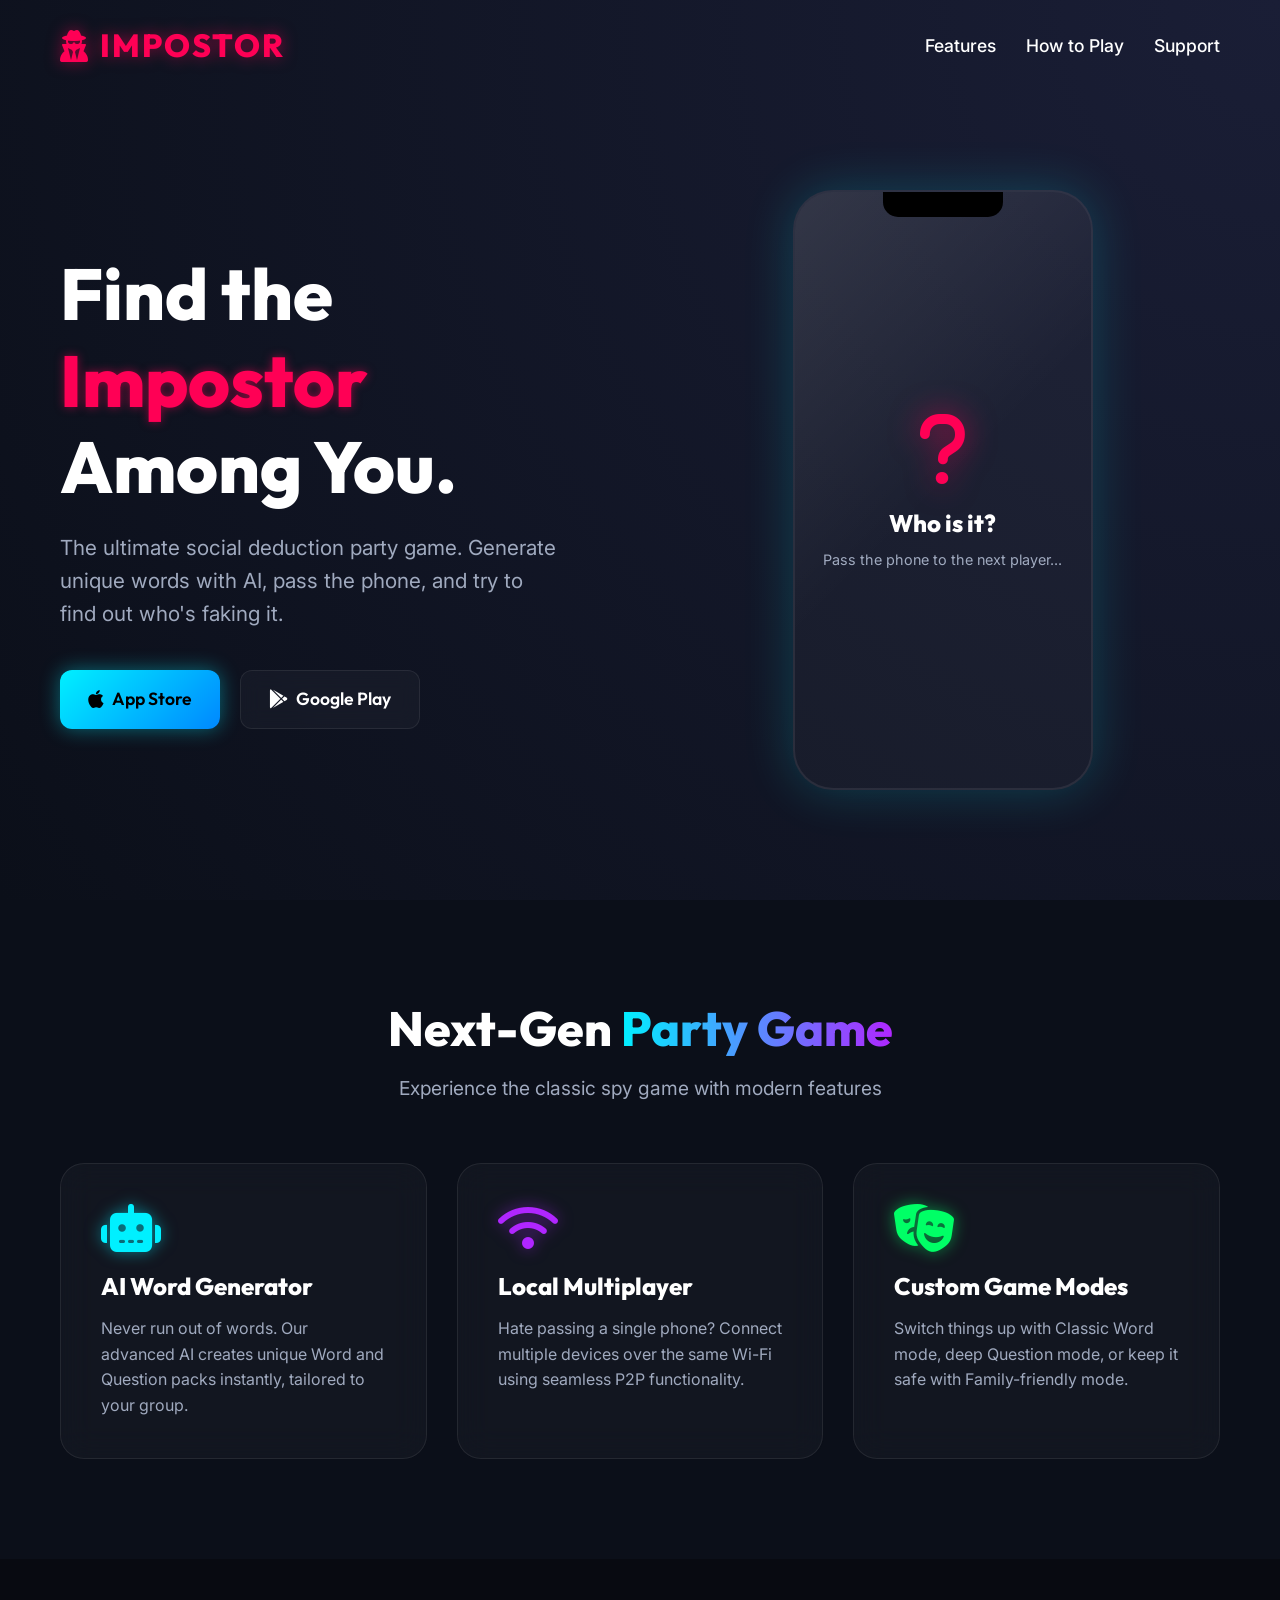
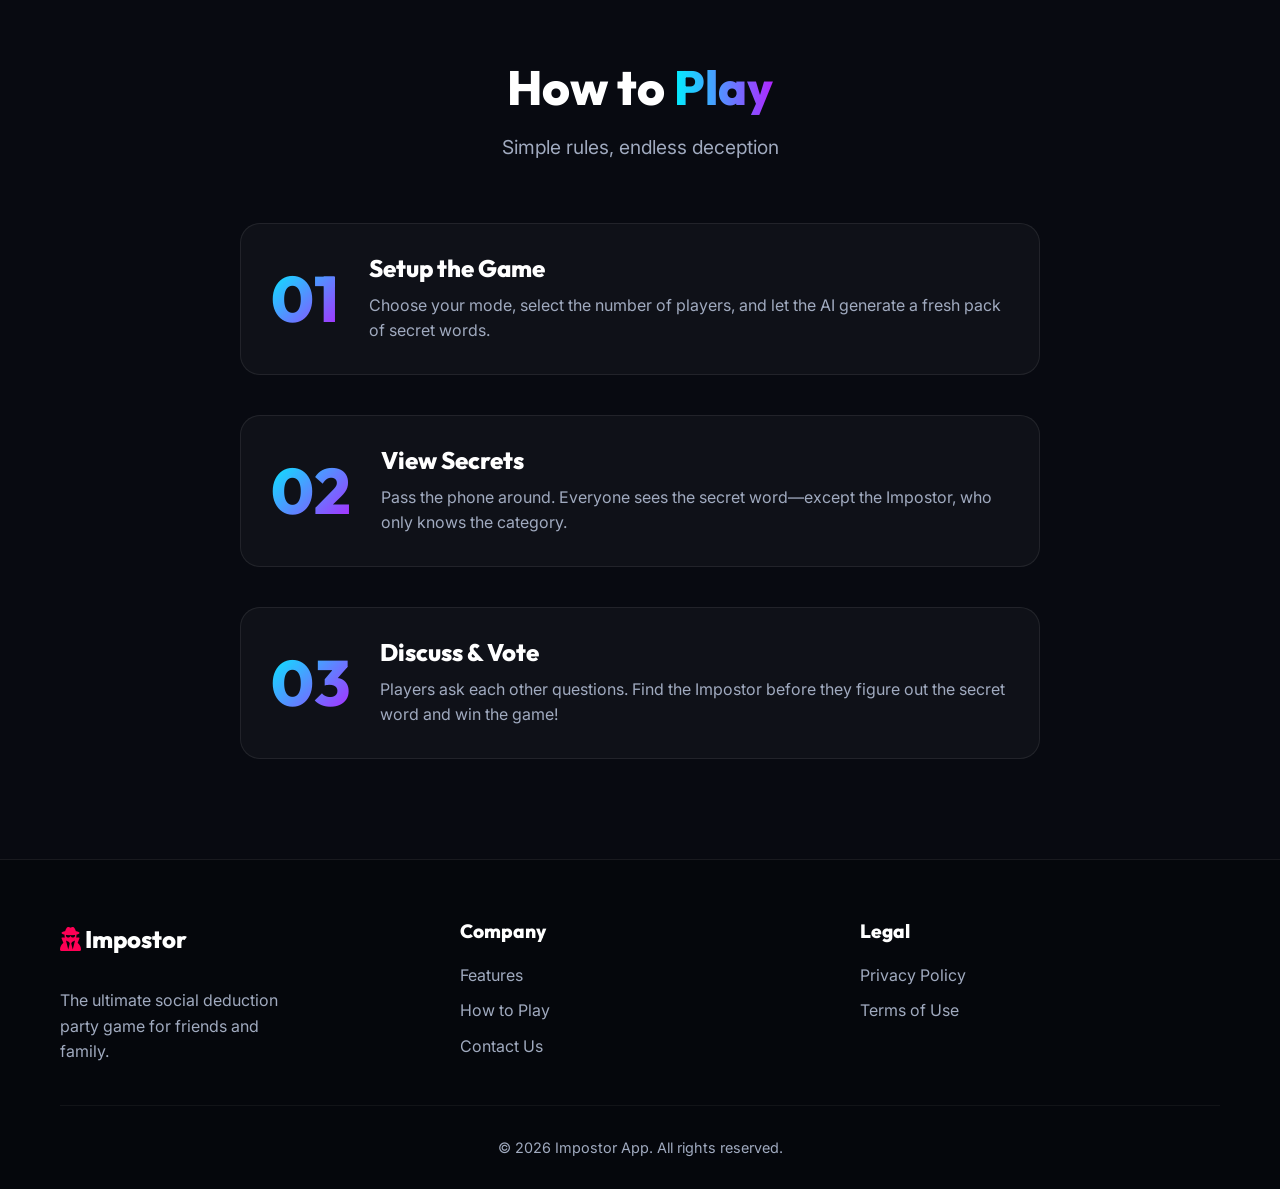
==== index.html @ 06b59956 "Initial commit for Impostor landing page" ====
<!DOCTYPE html>
<html lang="en">
<head>
    <meta charset="UTF-8">
    <meta name="viewport" content="width=device-width, initial-scale=1.0">
    <title>Impostor | Find the Impostor Among You</title>
    <meta name="description" content="Impostor is a social deduction party game where players must find the hidden impostor among them. Play locally or via P2P.">
    
    <!-- External CSS (FontAwesome for icons) -->
    <link rel="stylesheet" href="https://cdnjs.cloudflare.com/ajax/libs/font-awesome/6.4.0/css/all.min.css">
    
    <!-- Custom CSS -->
    <link rel="stylesheet" href="assets/css/style.css">
</head>
<body>

    <!-- Header / Navbar -->
    <nav class="navbar">
        <div class="container nav-container">
            <a href="index.html" class="logo">
                <!-- Using an icon as a placeholder for logo -->
                <i class="fa-solid fa-user-secret"></i>
                Impostor
            </a>
            <div class="nav-links">
                <a href="#features">Features</a>
                <a href="#how-to-play">How to Play</a>
                <a href="support.html">Support</a>
            </div>
            <button class="mobile-menu-btn">
                <i class="fa-solid fa-bars"></i>
            </button>
        </div>
    </nav>

    <!-- Hero Section -->
    <header class="hero" id="home">
        <div class="container hero-content">
            <div class="hero-text fade-in">
                <h1>Find the <span class="text-red">Impostor</span><br>Among You.</h1>
                <p>The ultimate social deduction party game. Generate unique words with AI, pass the phone, and try to find out who's faking it.</p>
                <div class="hero-buttons">
                    <a href="#" class="btn btn-primary">
                        <i class="fa-brands fa-apple" style="margin-right: 8px; font-size: 1.3rem;"></i> App Store
                    </a>
                    <a href="#" class="btn btn-secondary">
                        <i class="fa-brands fa-google-play" style="margin-right: 8px; font-size: 1.2rem;"></i> Google Play
                    </a>
                </div>
            </div>
            
            <div class="hero-visual fade-in">
                <div class="phone-mockup">
                    <div class="phone-notch"></div>
                    <div class="phone-screen">
                        <i class="fa-solid fa-question impostor-icon"></i>
                        <h2 style="margin-bottom: 10px;">Who is it?</h2>
                        <p style="color: var(--text-muted); font-size: 0.9rem;">Pass the phone to the next player...</p>
                    </div>
                </div>
            </div>
        </div>
    </header>

    <!-- Features Section -->
    <section class="features" id="features">
        <div class="container">
            <div class="section-header fade-in">
                <h2>Next-Gen <span class="text-gradient">Party Game</span></h2>
                <p>Experience the classic spy game with modern features</p>
            </div>
            
            <div class="features-grid">
                <!-- Feature 1 -->
                <div class="glass-panel feature-card fade-in">
                    <i class="fa-solid fa-robot feature-icon"></i>
                    <h3>AI Word Generator</h3>
                    <p>Never run out of words. Our advanced AI creates unique Word and Question packs instantly, tailored to your group.</p>
                </div>
                
                <!-- Feature 2 -->
                <div class="glass-panel feature-card fade-in" style="transition-delay: 0.2s;">
                    <i class="fa-solid fa-wifi feature-icon"></i>
                    <h3>Local Multiplayer</h3>
                    <p>Hate passing a single phone? Connect multiple devices over the same Wi-Fi using seamless P2P functionality.</p>
                </div>
                
                <!-- Feature 3 -->
                <div class="glass-panel feature-card fade-in" style="transition-delay: 0.4s;">
                    <i class="fa-solid fa-masks-theater feature-icon"></i>
                    <h3>Custom Game Modes</h3>
                    <p>Switch things up with Classic Word mode, deep Question mode, or keep it safe with Family-friendly mode.</p>
                </div>
            </div>
        </div>
    </section>

    <!-- How to Play Section -->
    <section class="how-to-play" id="how-to-play">
        <div class="container">
            <div class="section-header fade-in">
                <h2>How to <span class="text-gradient">Play</span></h2>
                <p>Simple rules, endless deception</p>
            </div>
            
            <div class="steps-container">
                <div class="step fade-in">
                    <div class="step-number">01</div>
                    <div class="step-content">
                        <h3>Setup the Game</h3>
                        <p>Choose your mode, select the number of players, and let the AI generate a fresh pack of secret words.</p>
                    </div>
                </div>
                
                <div class="step fade-in">
                    <div class="step-number">02</div>
                    <div class="step-content">
                        <h3>View Secrets</h3>
                        <p>Pass the phone around. Everyone sees the secret word—except the Impostor, who only knows the category.</p>
                    </div>
                </div>
                
                <div class="step fade-in">
                    <div class="step-number">03</div>
                    <div class="step-content">
                        <h3>Discuss & Vote</h3>
                        <p>Players ask each other questions. Find the Impostor before they figure out the secret word and win the game!</p>
                    </div>
                </div>
            </div>
        </div>
    </section>

    <!-- Footer -->
    <footer>
        <div class="container">
            <div class="footer-content">
                <div class="footer-brand">
                    <a href="index.html" class="footer-logo">
                        <i class="fa-solid fa-user-secret" style="color: var(--neon-red);"></i> Impostor
                    </a>
                    <p style="color: var(--text-muted); max-width: 250px; margin-top: 15px;">
                        The ultimate social deduction party game for friends and family.
                    </p>
                </div>
                
                <div class="footer-links">
                    <h4>Company</h4>
                    <ul>
                        <li><a href="#features">Features</a></li>
                        <li><a href="#how-to-play">How to Play</a></li>
                        <li><a href="support.html">Contact Us</a></li>
                    </ul>
                </div>
                
                <div class="footer-links">
                    <h4>Legal</h4>
                    <ul>
                        <!-- We will create these pages next -->
                        <li><a href="privacy-policy.html">Privacy Policy</a></li>
                        <li><a href="terms.html">Terms of Use</a></li>
                    </ul>
                </div>
            </div>
            
            <div class="footer-bottom">
                <p>&copy; <span id="current-year"></span> Impostor App. All rights reserved.</p>
            </div>
        </div>
    </footer>

    <!-- Custom JS -->
    <script src="assets/js/main.js"></script>
</body>
</html>
---- assets/css/style.css ----
@import url('https://fonts.googleapis.com/css2?family=Inter:wght@300;400;500;600&family=Outfit:wght@400;600;800&display=swap');

:root {
  /* Colors */
  --bg-color: #0B0F19;
  --bg-gradient: radial-gradient(circle at top right, #1a1e36, #0B0F19);
  --text-main: #ffffff;
  --text-muted: #a0aabf;
  
  /* Neons */
  --neon-cyan: #00f0ff;
  --neon-purple: #b026ff;
  --neon-red: #ff0055;
  --neon-green: #00ff66;

  /* Glassmorphism */
  --glass-bg: rgba(255, 255, 255, 0.03);
  --glass-border: rgba(255, 255, 255, 0.08);
  --glass-glow: rgba(0, 240, 255, 0.15);

  /* Typography */
  --font-heading: 'Outfit', sans-serif;
  --font-body: 'Inter', sans-serif;
  
  /* Spacing */
  --section-padding: 100px 20px;
}

* {
  margin: 0;
  padding: 0;
  box-sizing: border-box;
}

html {
  scroll-behavior: smooth;
}

body {
  font-family: var(--font-body);
  background-color: var(--bg-color);
  background-image: var(--bg-gradient);
  background-attachment: fixed;
  color: var(--text-main);
  line-height: 1.6;
  overflow-x: hidden;
}

h1, h2, h3, h4 {
  font-family: var(--font-heading);
  font-weight: 800;
  line-height: 1.2;
}

a {
  text-decoration: none;
  color: var(--text-main);
  transition: all 0.3s ease;
}

ul {
  list-style: none;
}

/* Utilities */
.container {
  max-width: 1200px;
  margin: 0 auto;
  padding: 0 20px;
}

.text-gradient {
  background: linear-gradient(90deg, var(--neon-cyan), var(--neon-purple));
  -webkit-background-clip: text;
  -webkit-text-fill-color: transparent;
  background-clip: text;
}

.text-red {
  color: var(--neon-red);
  text-shadow: 0 0 10px rgba(255, 0, 85, 0.5);
}

/* Glassmorphism */
.glass-panel {
  background: var(--glass-bg);
  backdrop-filter: blur(16px);
  -webkit-backdrop-filter: blur(16px);
  border: 1px solid var(--glass-border);
  border-radius: 24px;
  padding: 40px;
  transition: transform 0.3s ease, box-shadow 0.3s ease, border-color 0.3s ease;
}

.glass-panel:hover {
  transform: translateY(-5px);
  border-color: rgba(255, 255, 255, 0.15);
  box-shadow: 0 10px 40px var(--glass-glow);
}

/* Buttons */
.btn {
  display: inline-flex;
  align-items: center;
  justify-content: center;
  padding: 14px 28px;
  border-radius: 12px;
  font-family: var(--font-heading);
  font-weight: 600;
  font-size: 1.1rem;
  cursor: pointer;
  transition: all 0.3s ease;
  border: none;
  position: relative;
  overflow: hidden;
}

.btn-primary {
  background: linear-gradient(135deg, var(--neon-cyan), #0088ff);
  color: #000;
  box-shadow: 0 0 20px rgba(0, 240, 255, 0.4);
}

.btn-primary:hover {
  transform: scale(1.05);
  box-shadow: 0 0 30px rgba(0, 240, 255, 0.6);
}

.btn-secondary {
  background: var(--glass-bg);
  color: var(--text-main);
  border: 1px solid var(--glass-border);
  backdrop-filter: blur(10px);
}

.btn-secondary:hover {
  background: rgba(255, 255, 255, 0.1);
  border-color: var(--neon-purple);
  box-shadow: 0 0 20px rgba(176, 38, 255, 0.3);
}

/* Navbar */
.navbar {
  position: fixed;
  top: 0;
  left: 0;
  width: 100%;
  padding: 20px 0;
  z-index: 1000;
  transition: all 0.3s ease;
}

.navbar.scrolled {
  background: rgba(11, 15, 25, 0.8);
  backdrop-filter: blur(20px);
  -webkit-backdrop-filter: blur(20px);
  border-bottom: 1px solid var(--glass-border);
  padding: 15px 0;
}

.nav-container {
  display: flex;
  justify-content: space-between;
  align-items: center;
}

.logo {
  font-family: var(--font-heading);
  font-size: 2rem;
  font-weight: 800;
  letter-spacing: 2px;
  color: var(--neon-red);
  text-transform: uppercase;
  text-shadow: 0 0 15px rgba(255, 0, 85, 0.5);
  display: flex;
  align-items: center;
  gap: 10px;
}

.logo img {
  height: 40px;
}

.nav-links {
  display: flex;
  gap: 30px;
}

.nav-links a {
  font-size: 1.1rem;
  font-weight: 500;
  position: relative;
}

.nav-links a::after {
  content: '';
  position: absolute;
  bottom: -5px;
  left: 0;
  width: 0%;
  height: 2px;
  background: var(--neon-cyan);
  transition: width 0.3s ease;
}

.nav-links a:hover::after {
  width: 100%;
}

.mobile-menu-btn {
  display: none;
  background: none;
  border: none;
  color: var(--text-main);
  font-size: 2rem;
  cursor: pointer;
}

/* Hero Section */
.hero {
  padding: 180px 20px 100px;
  min-height: 100vh;
  display: flex;
  align-items: center;
  position: relative;
}

.hero-content {
  display: grid;
  grid-template-columns: 1fr 1fr;
  gap: 50px;
  align-items: center;
}

.hero-text h1 {
  font-size: 4.5rem;
  margin-bottom: 20px;
}

.hero-text p {
  font-size: 1.3rem;
  color: var(--text-muted);
  margin-bottom: 40px;
  max-width: 500px;
}

.hero-buttons {
  display: flex;
  gap: 20px;
}

.hero-visual {
  position: relative;
  display: flex;
  justify-content: center;
}

.phone-mockup {
  width: 300px;
  height: 600px;
  background: var(--glass-bg);
  border: 2px solid var(--glass-border);
  border-radius: 40px;
  position: relative;
  box-shadow: 0 0 50px rgba(0, 240, 255, 0.2);
  display: flex;
  flex-direction: column;
  align-items: center;
  justify-content: center;
  animation: float 6s ease-in-out infinite;
  overflow: hidden;
}

.phone-mockup::before {
  content: '';
  position: absolute;
  top: 0;
  left: 0;
  width: 100%;
  height: 100%;
  background: linear-gradient(135deg, rgba(255,255,255,0.1) 0%, rgba(255,255,255,0) 50%);
  pointer-events: none;
}

.phone-notch {
  width: 120px;
  height: 25px;
  background: #000;
  border-bottom-left-radius: 15px;
  border-bottom-right-radius: 15px;
  position: absolute;
  top: 0;
  z-index: 10;
}

.phone-screen {
  width: 100%;
  height: 100%;
  padding: 40px 20px;
  display: flex;
  flex-direction: column;
  align-items: center;
  justify-content: center;
  text-align: center;
}

.impostor-icon {
  font-size: 5rem;
  color: var(--neon-red);
  margin-bottom: 20px;
  filter: drop-shadow(0 0 15px rgba(255, 0, 85, 0.6));
  animation: pulse-glow 2s infinite;
}

/* Features Section */
.features {
  padding: var(--section-padding);
  position: relative;
}

.section-header {
  text-align: center;
  margin-bottom: 60px;
}

.section-header h2 {
  font-size: 3rem;
  margin-bottom: 15px;
}

.section-header p {
  font-size: 1.2rem;
  color: var(--text-muted);
}

.features-grid {
  display: grid;
  grid-template-columns: repeat(3, 1fr);
  gap: 30px;
}

.feature-icon {
  font-size: 3rem;
  margin-bottom: 20px;
  display: inline-block;
}

.glass-panel:nth-child(1) .feature-icon { color: var(--neon-cyan); text-shadow: 0 0 15px rgba(0,240,255,0.5); }
.glass-panel:nth-child(2) .feature-icon { color: var(--neon-purple); text-shadow: 0 0 15px rgba(176,38,255,0.5); }
.glass-panel:nth-child(3) .feature-icon { color: var(--neon-green); text-shadow: 0 0 15px rgba(0,255,102,0.5); }

.feature-card h3 {
  font-size: 1.5rem;
  margin-bottom: 15px;
}

.feature-card p {
  color: var(--text-muted);
}

/* How to Play Section */
.how-to-play {
  padding: var(--section-padding);
  background: rgba(0, 0, 0, 0.3);
}

.steps-container {
  display: flex;
  flex-direction: column;
  gap: 40px;
  max-width: 800px;
  margin: 0 auto;
}

.step {
  display: flex;
  align-items: center;
  gap: 30px;
  background: var(--glass-bg);
  border: 1px solid var(--glass-border);
  padding: 30px;
  border-radius: 20px;
  position: relative;
}

.step-number {
  font-family: var(--font-heading);
  font-size: 4rem;
  font-weight: 800;
  color: rgba(255, 255, 255, 0.1);
  background: linear-gradient(135deg, var(--neon-cyan), var(--neon-purple));
  -webkit-background-clip: text;
  -webkit-text-fill-color: transparent;
  line-height: 1;
}

.step-content h3 {
  font-size: 1.5rem;
  margin-bottom: 10px;
}

.step-content p {
  color: var(--text-muted);
}

/* Footer */
footer {
  padding: 60px 20px 30px;
  border-top: 1px solid var(--glass-border);
  background: rgba(0, 0, 0, 0.5);
}

.footer-content {
  display: grid;
  grid-template-columns: repeat(auto-fit, minmax(200px, 1fr));
  gap: 40px;
  margin-bottom: 40px;
}

.footer-logo {
  font-family: var(--font-heading);
  font-size: 1.5rem;
  font-weight: 800;
  color: var(--text-main);
  margin-bottom: 15px;
  display: inline-block;
}

.footer-links h4 {
  font-size: 1.2rem;
  margin-bottom: 20px;
  color: var(--text-main);
}

.footer-links ul {
  display: flex;
  flex-direction: column;
  gap: 10px;
}

.footer-links a {
  color: var(--text-muted);
}

.footer-links a:hover {
  color: var(--neon-cyan);
}

.footer-bottom {
  text-align: center;
  padding-top: 30px;
  border-top: 1px solid rgba(255, 255, 255, 0.05);
  color: var(--text-muted);
  font-size: 0.9rem;
}

/* Animations */
@keyframes float {
  0% { transform: translateY(0px); }
  50% { transform: translateY(-20px); }
  100% { transform: translateY(0px); }
}

@keyframes pulse-glow {
  0% { filter: drop-shadow(0 0 10px rgba(255, 0, 85, 0.4)); transform: scale(1); }
  50% { filter: drop-shadow(0 0 25px rgba(255, 0, 85, 0.8)); transform: scale(1.05); }
  100% { filter: drop-shadow(0 0 10px rgba(255, 0, 85, 0.4)); transform: scale(1); }
}

.fade-in {
  opacity: 0;
  transform: translateY(30px);
  transition: opacity 0.8s ease, transform 0.8s ease;
}

.fade-in.visible {
  opacity: 1;
  transform: translateY(0);
}

/* Responsive Design */
@media (max-width: 992px) {
  .hero-content {
    grid-template-columns: 1fr;
    text-align: center;
  }
  
  .hero-text p {
    margin: 0 auto 40px;
  }
  
  .hero-buttons {
    justify-content: center;
  }
  
  .features-grid {
    grid-template-columns: repeat(2, 1fr);
  }
}

@media (max-width: 768px) {
  .nav-links {
    position: fixed;
    top: 0;
    right: -100%;
    width: 250px;
    height: 100vh;
    background: rgba(11, 15, 25, 0.95);
    backdrop-filter: blur(20px);
    display: flex;
    flex-direction: column;
    padding: 80px 30px;
    transition: right 0.3s ease;
    border-left: 1px solid var(--glass-border);
  }

  .nav-links.active {
    right: 0;
  }

  .mobile-menu-btn {
    display: block;
    z-index: 1001;
  }
  
  .hero-text h1 {
    font-size: 3rem;
  }
  
  .features-grid {
    grid-template-columns: 1fr;
  }
  
  .step {
    flex-direction: column;
    text-align: center;
  }
  
  .hero-buttons {
    flex-direction: column;
  }
}

/* Specific inner pages layout */
.page-header {
  padding: 150px 20px 60px;
  text-align: center;
  background: rgba(0, 0, 0, 0.3);
  border-bottom: 1px solid var(--glass-border);
}

.page-header h1 {
  font-size: 3.5rem;
  margin-bottom: 15px;
  background: linear-gradient(90deg, var(--text-main), var(--neon-cyan));
  -webkit-background-clip: text;
  -webkit-text-fill-color: transparent;
}

.content-section {
  padding: 60px 20px;
  max-width: 800px;
  margin: 0 auto;
}

.content-section h2 {
  font-size: 2rem;
  margin: 40px 0 20px;
  color: var(--neon-cyan);
}

.content-section h3 {
  font-size: 1.5rem;
  margin: 30px 0 15px;
}

.content-section p, .content-section ul {
  margin-bottom: 20px;
  color: var(--text-muted);
}

.content-section ul {
  padding-left: 20px;
  list-style: disc;
}

.content-section a {
  color: var(--neon-purple);
  text-decoration: underline;
}

.contact-card {
  text-align: center;
  margin-top: 40px;
}

.contact-email {
  font-size: 1.5rem;
  color: var(--neon-cyan);
  font-weight: 600;
  margin: 20px 0;
  display: block;
}
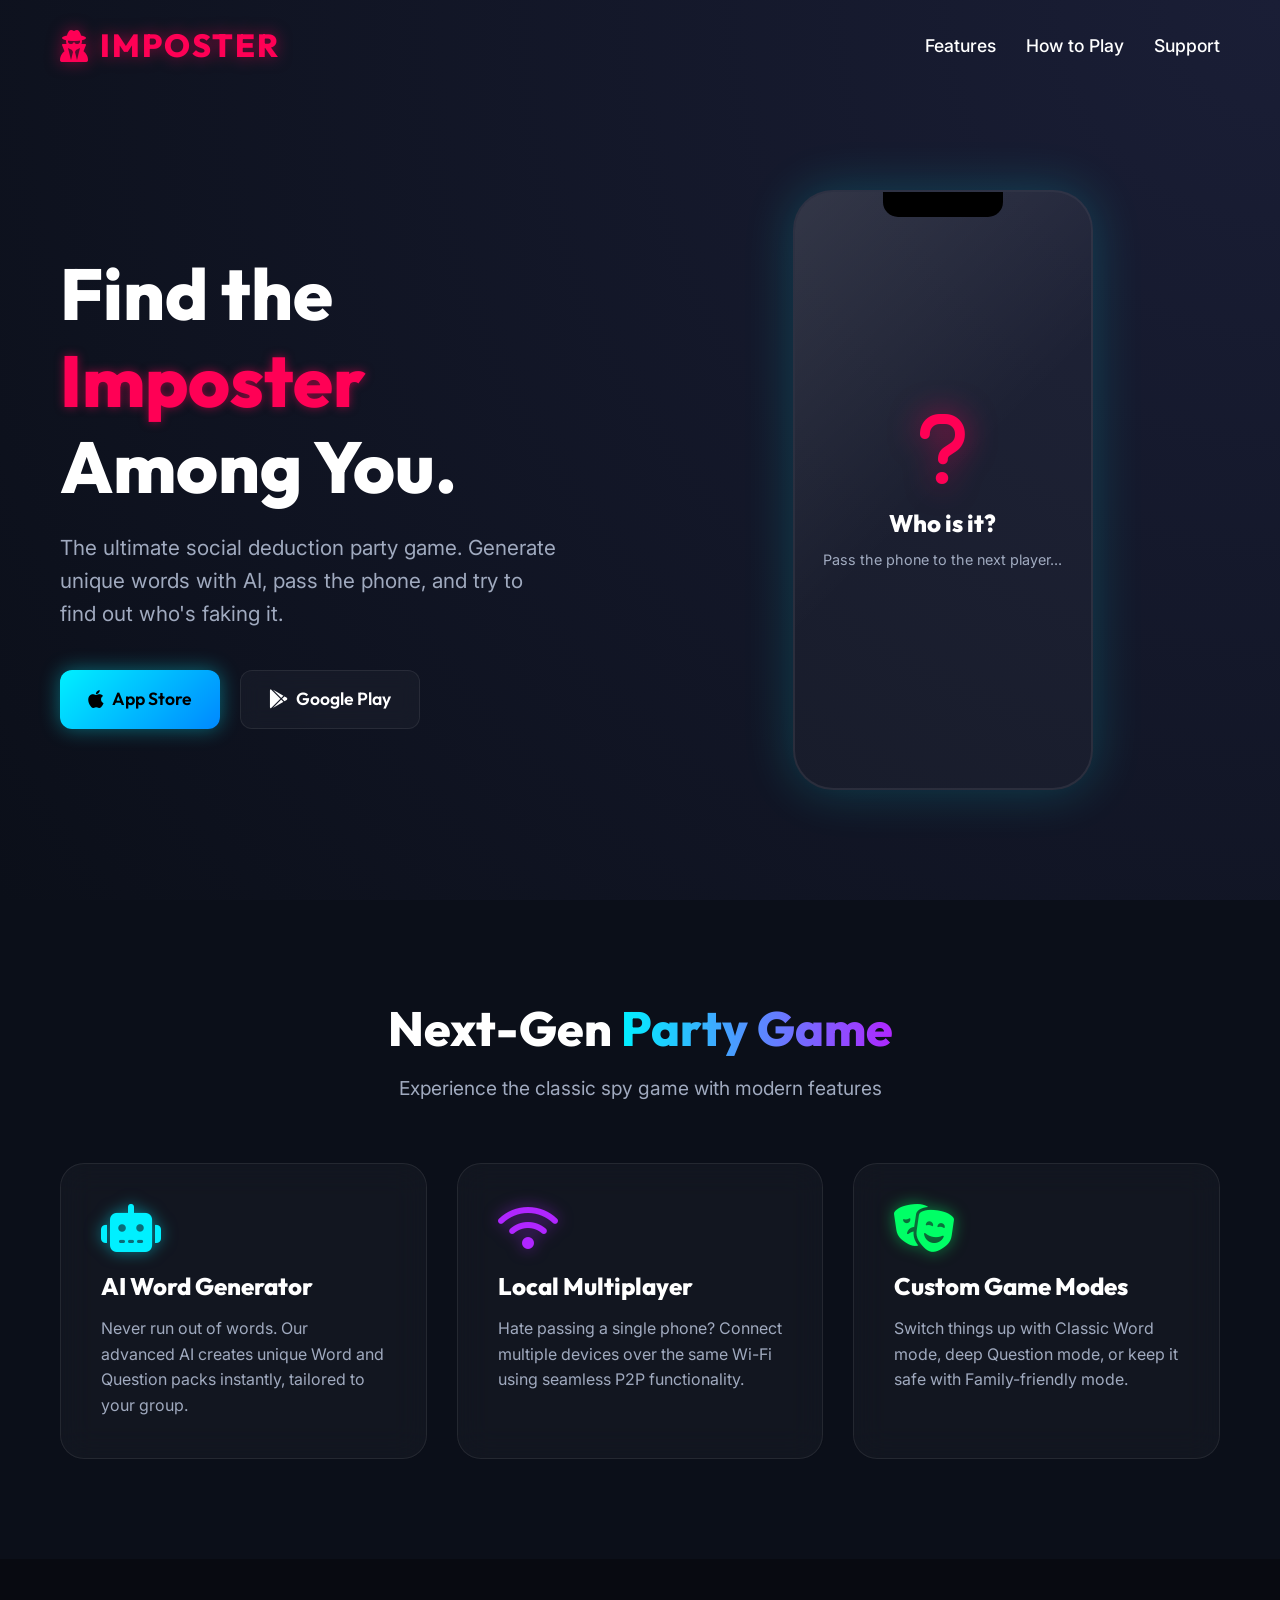
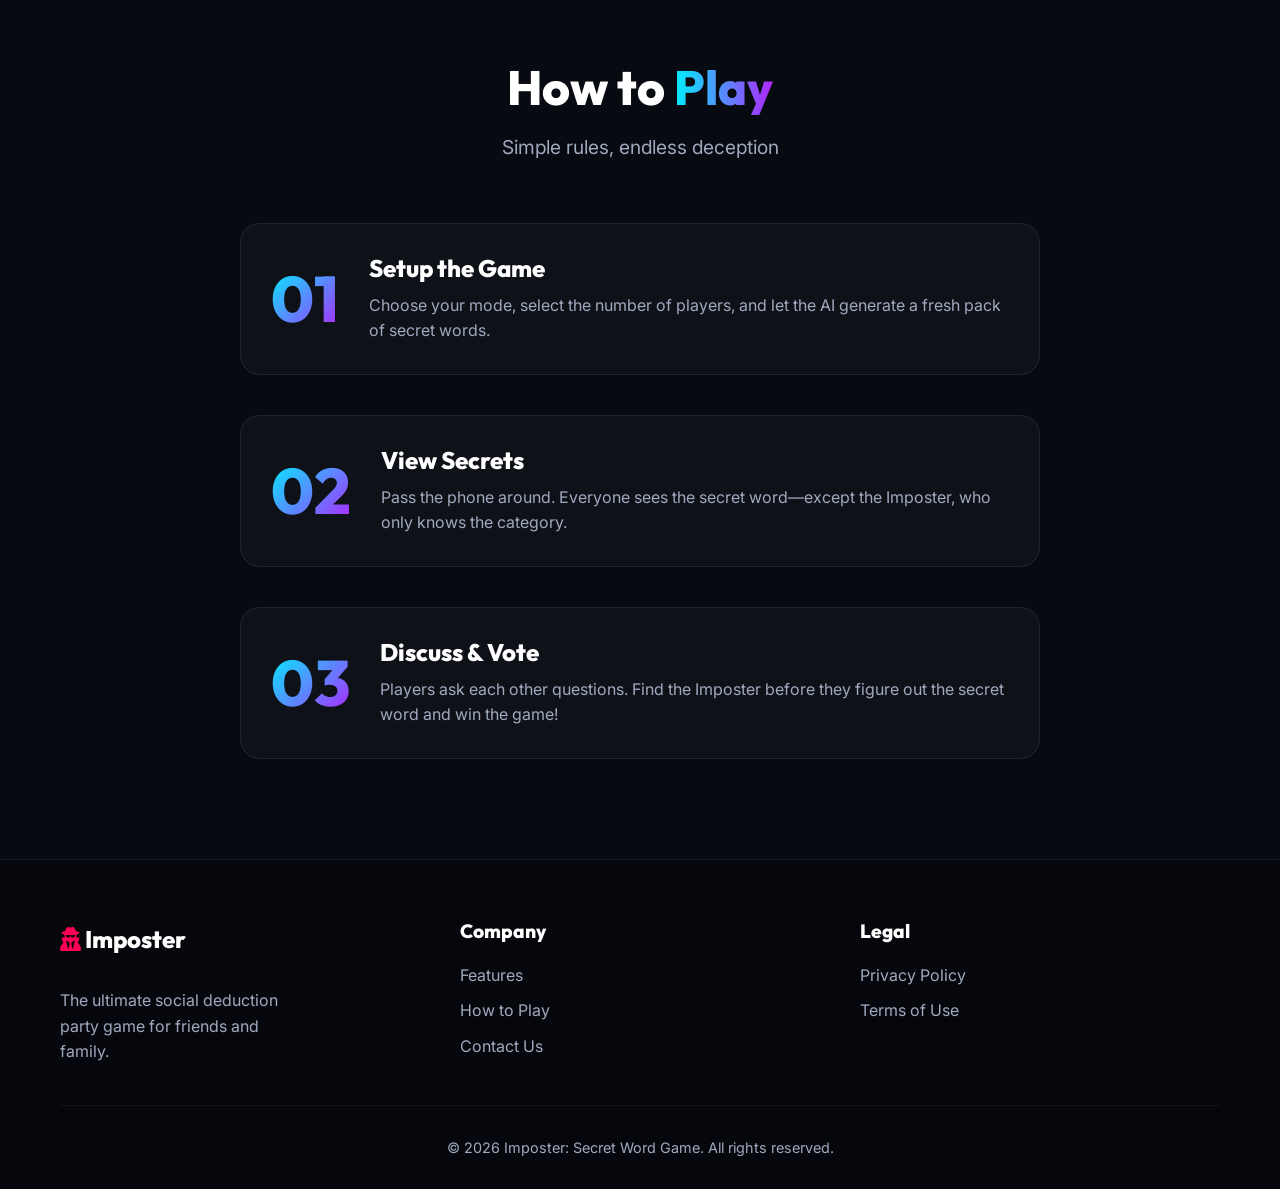
==== commit 2b9e4ae0: "Update app name to Imposter: Secret Word Game" ====
--- a/index.html
+++ b/index.html
@@ -3,8 +3,8 @@
 <head>
     <meta charset="UTF-8">
     <meta name="viewport" content="width=device-width, initial-scale=1.0">
-    <title>Impostor | Find the Impostor Among You</title>
-    <meta name="description" content="Impostor is a social deduction party game where players must find the hidden impostor among them. Play locally or via P2P.">
+    <title>Imposter | Find the Imposter Among You</title>
+    <meta name="description" content="Imposter is a social deduction party game where players must find the hidden impostor among them. Play locally or via P2P.">
     
     <!-- External CSS (FontAwesome for icons) -->
     <link rel="stylesheet" href="https://cdnjs.cloudflare.com/ajax/libs/font-awesome/6.4.0/css/all.min.css">
@@ -20,7 +20,7 @@
             <a href="index.html" class="logo">
                 <!-- Using an icon as a placeholder for logo -->
                 <i class="fa-solid fa-user-secret"></i>
-                Impostor
+                Imposter
             </a>
             <div class="nav-links">
                 <a href="#features">Features</a>
@@ -37,7 +37,7 @@
     <header class="hero" id="home">
         <div class="container hero-content">
             <div class="hero-text fade-in">
-                <h1>Find the <span class="text-red">Impostor</span><br>Among You.</h1>
+                <h1>Find the <span class="text-red">Imposter</span><br>Among You.</h1>
                 <p>The ultimate social deduction party game. Generate unique words with AI, pass the phone, and try to find out who's faking it.</p>
                 <div class="hero-buttons">
                     <a href="#" class="btn btn-primary">
@@ -116,7 +116,7 @@
                     <div class="step-number">02</div>
                     <div class="step-content">
                         <h3>View Secrets</h3>
-                        <p>Pass the phone around. Everyone sees the secret word—except the Impostor, who only knows the category.</p>
+                        <p>Pass the phone around. Everyone sees the secret word—except the Imposter, who only knows the category.</p>
                     </div>
                 </div>
                 
@@ -124,7 +124,7 @@
                     <div class="step-number">03</div>
                     <div class="step-content">
                         <h3>Discuss & Vote</h3>
-                        <p>Players ask each other questions. Find the Impostor before they figure out the secret word and win the game!</p>
+                        <p>Players ask each other questions. Find the Imposter before they figure out the secret word and win the game!</p>
                     </div>
                 </div>
             </div>
@@ -137,7 +137,7 @@
             <div class="footer-content">
                 <div class="footer-brand">
                     <a href="index.html" class="footer-logo">
-                        <i class="fa-solid fa-user-secret" style="color: var(--neon-red);"></i> Impostor
+                        <i class="fa-solid fa-user-secret" style="color: var(--neon-red);"></i> Imposter
                     </a>
                     <p style="color: var(--text-muted); max-width: 250px; margin-top: 15px;">
                         The ultimate social deduction party game for friends and family.
@@ -164,7 +164,7 @@
             </div>
             
             <div class="footer-bottom">
-                <p>&copy; <span id="current-year"></span> Impostor App. All rights reserved.</p>
+                <p>&copy; <span id="current-year"></span> Imposter: Secret Word Game. All rights reserved.</p>
             </div>
         </div>
     </footer>
